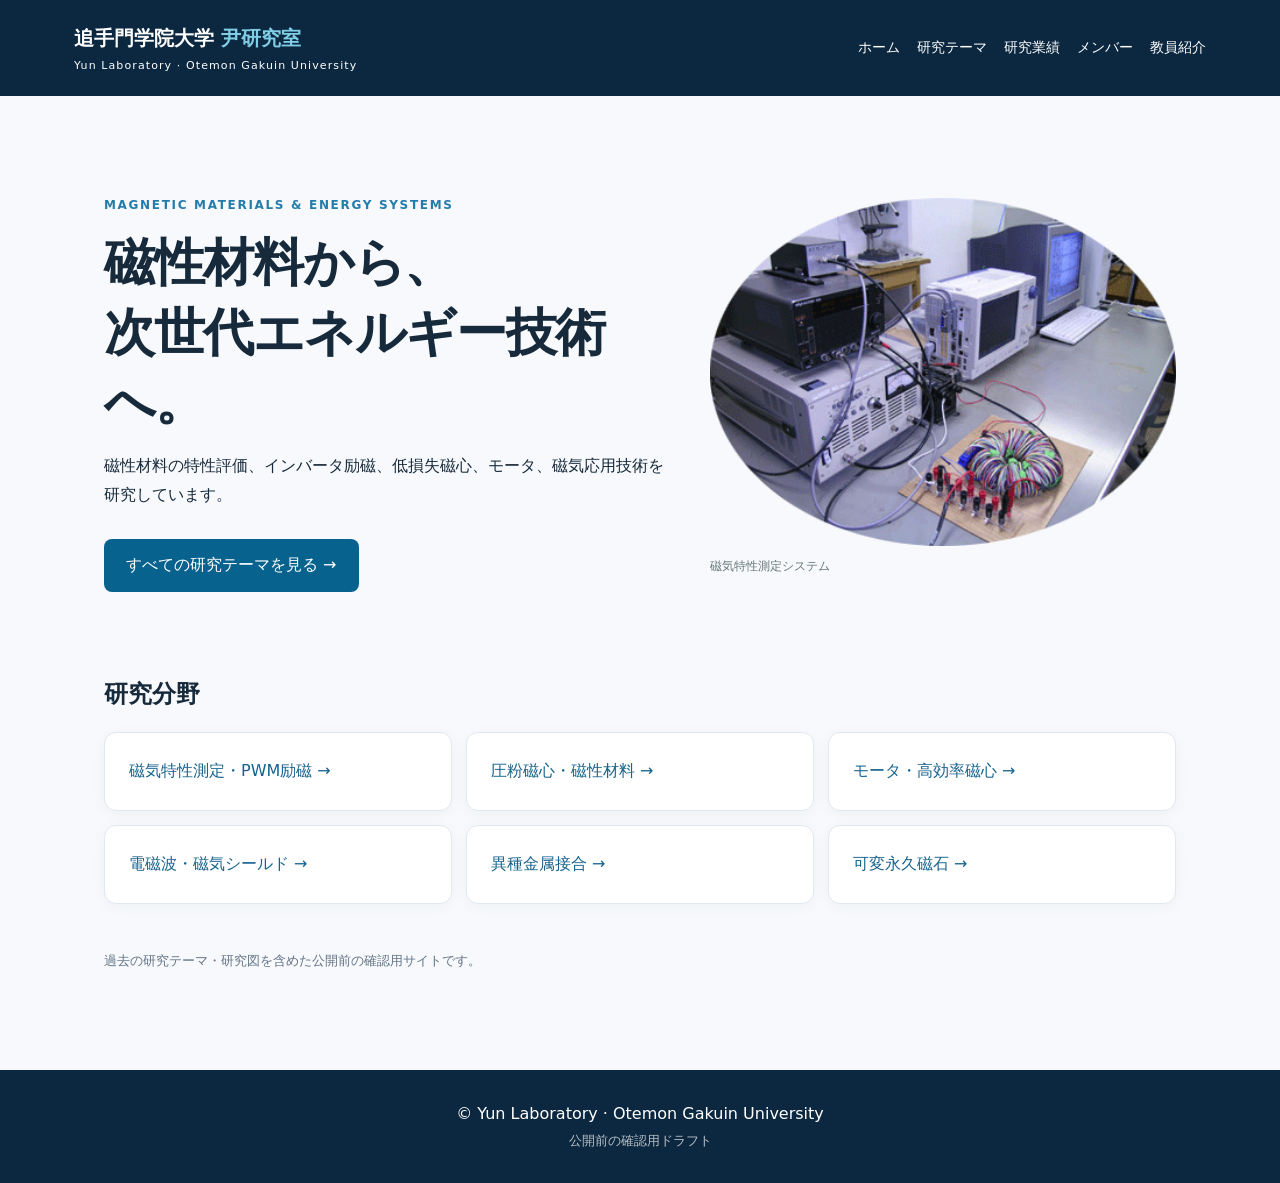
==== index.html @ efe9b90d "Add files via upload" ====
<!doctype html><html lang="ja"><head><meta charset="utf-8"><meta name="viewport" content="width=device-width, initial-scale=1"><meta name="description" content="追手門学院大学 尹研究室の研究内容と研究業績"><title>ホーム | 尹研究室</title><link rel="stylesheet" href="style.css"></head><body><header><div class="top"><a class="brand" href="index.html">追手門学院大学 <span>尹研究室</span><small>Yun Laboratory · Otemon Gakuin University</small></a><nav><a href="index.html">ホーム</a><a href="research.html">研究テーマ</a><a href="publications.html">研究業績</a><a href="members.html">メンバー</a><a href="profile.html">教員紹介</a></nav></div></header><main class="wrap"><div class="hero"><div><p class="eyebrow">MAGNETIC MATERIALS & ENERGY SYSTEMS</p><h1>磁性材料から、<br>次世代エネルギー技術へ。</h1><p>磁性材料の特性評価、インバータ励磁、低損失磁心、モータ、磁気応用技術を研究しています。</p><a class="cta" href="research.html">すべての研究テーマを見る →</a></div><figure><img src="images/SiFeSteel_meas_2.gif" alt="磁気特性測定システム" loading="lazy"><figcaption>磁気特性測定システム</figcaption></figure></div><h2>研究分野</h2><div class="tiles"><a href="research.html#topic1">磁気特性測定・PWM励磁 →</a><a href="research.html#topic3">圧粉磁心・磁性材料 →</a><a href="research.html#topic4">モータ・高効率磁心 →</a><a href="research.html#topic6">電磁波・磁気シールド →</a><a href="research.html#topic8">異種金属接合 →</a><a href="research.html#topic10">可変永久磁石 →</a></div><p class="note">過去の研究テーマ・研究図を含めた公開前の確認用サイトです。</p></main><footer>© Yun Laboratory · Otemon Gakuin University <small>公開前の確認用ドラフト</small></footer></body></html>
---- style.css ----
*{box-sizing:border-box}body{margin:0;color:#172a3b;background:#f7f9fc;font-family:system-ui,-apple-system,"Noto Sans JP",sans-serif;line-height:1.8}a{color:#17638e}header{background:#0c2840;color:#fff}.top{max-width:1180px;margin:auto;padding:20px 24px;display:flex;justify-content:space-between;gap:20px;align-items:center;flex-wrap:wrap}.brand{color:white;text-decoration:none;font-weight:700;font-size:20px}.brand span{color:#7fcee6}.brand small{display:block;font-size:11px;letter-spacing:.1em;font-weight:400}nav{display:flex;flex-wrap:wrap;gap:17px}nav a{color:white;text-decoration:none;font-size:14px}.wrap{max-width:1120px;margin:0 auto;padding:55px 24px 85px}h1{font-size:clamp(30px,4vw,52px);line-height:1.35;letter-spacing:-.025em}h2{font-size:24px;line-height:1.5}h3{font-size:18px}.eyebrow{color:#247caa;font-weight:800;font-size:12px;letter-spacing:.14em}.lead{font-size:17px;max-width:850px;color:#51687b}.hero{display:grid;grid-template-columns:1.1fr .9fr;align-items:center;gap:36px;padding:32px 0 64px}.hero h1{margin:12px 0}.hero figure{margin:0}.hero img{width:100%;border-radius:16px}.hero figcaption{font-size:12px;color:#677}.cta{display:inline-block;background:#08628e;color:white;text-decoration:none;padding:12px 22px;border-radius:8px;margin-top:14px}.tiles{display:grid;grid-template-columns:repeat(3,1fr);gap:14px}.tiles a,.card{background:white;border:1px solid #e1e8ef;border-radius:12px;padding:24px;text-decoration:none;box-shadow:0 3px 15px #0d29400a}.research{display:grid;grid-template-columns:60px 1fr;gap:18px;border-top:1px solid #dbe5ec;padding:36px 0}.number{font-size:27px;color:#2a83ab;font-weight:800}.research h2{margin:0 0 8px}.research p{max-width:900px}.gallery{display:grid;grid-template-columns:repeat(2,minmax(0,1fr));gap:16px;margin-top:22px}.gallery figure{margin:0;background:#fff;border:1px solid #e2e8ee;border-radius:10px;overflow:hidden}.gallery img{display:block;width:100%;height:auto;max-height:400px;object-fit:contain;background:#fff}.gallery figcaption{padding:10px 13px;font-size:12px;color:#617589}.person{display:flex;gap:30px;align-items:center;background:white;border-radius:16px;padding:36px;border:1px solid #dbe5ec}.avatar{display:grid;place-items:center;flex:0 0 115px;height:115px;border-radius:50%;background:#d9eaf2;color:#0a5078;font-size:32px;font-weight:700}.latin{font-size:18px;color:#6b7f90}.note{color:#637487;font-size:13px;margin-top:45px}footer{text-align:center;background:#0c2840;color:white;padding:30px}footer small{display:block;opacity:.7}@media(max-width:760px){.hero{grid-template-columns:1fr}.tiles{grid-template-columns:1fr 1fr}.gallery{grid-template-columns:1fr}.research{grid-template-columns:1fr;gap:0}.person{flex-direction:column;align-items:flex-start}}@media(max-width:480px){.tiles{grid-template-columns:1fr}.wrap{padding:34px 16px 60px}}
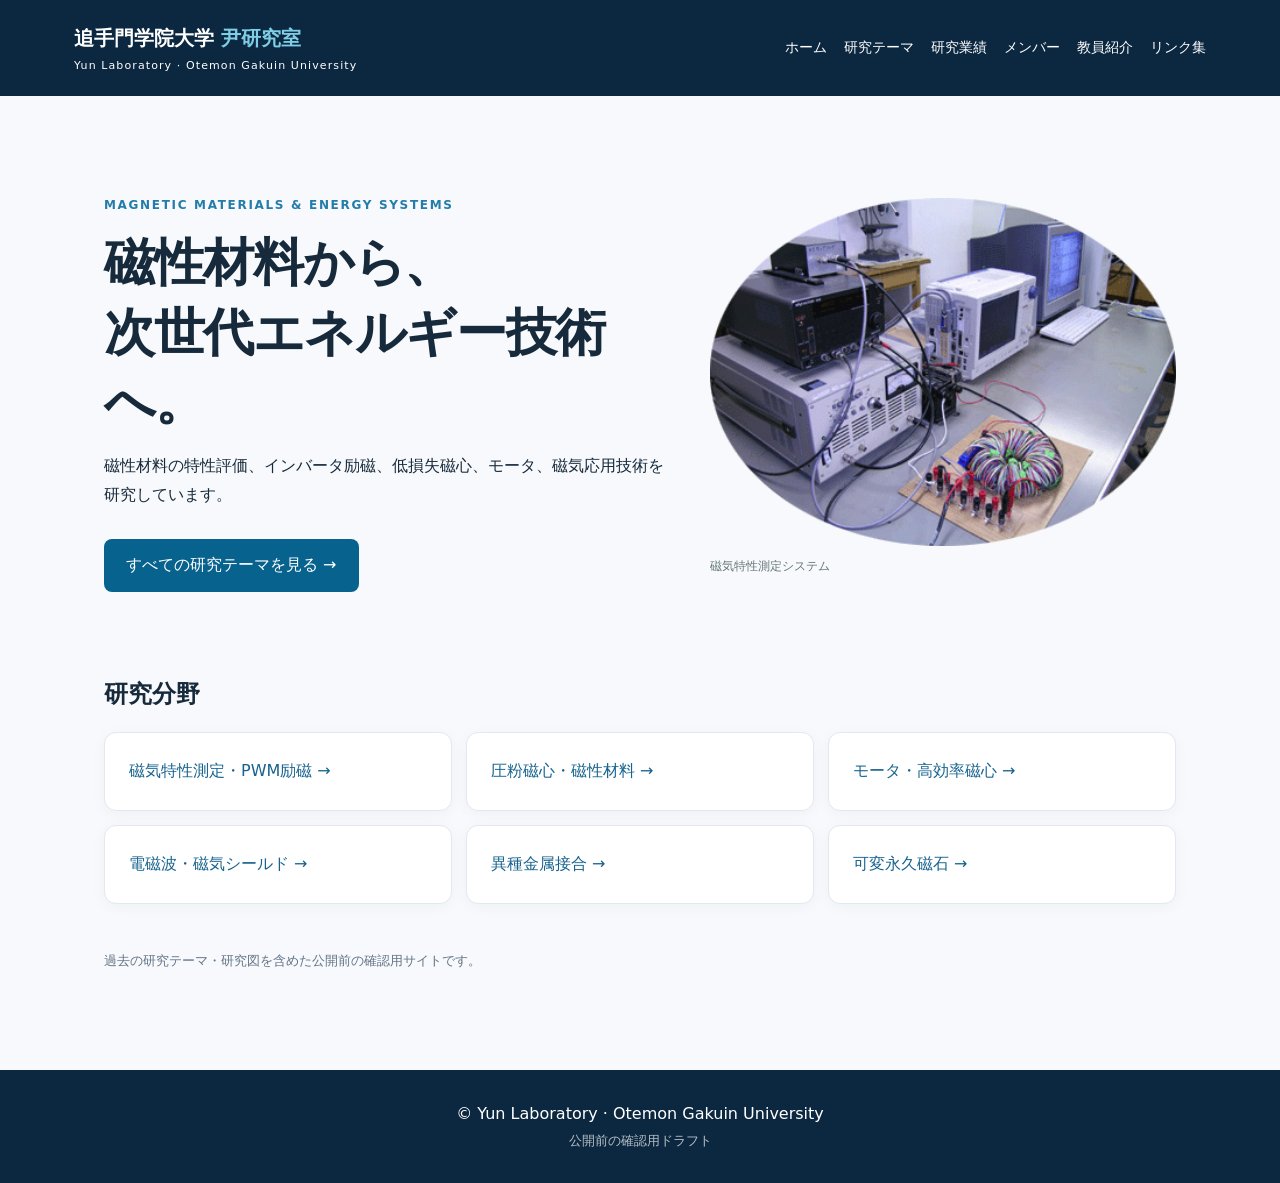
==== commit 0d907887: "Add files via upload" ====
--- a/index.html
+++ b/index.html
@@ -1 +1 @@
-<!doctype html><html lang="ja"><head><meta charset="utf-8"><meta name="viewport" content="width=device-width, initial-scale=1"><meta name="description" content="追手門学院大学 尹研究室の研究内容と研究業績"><title>ホーム | 尹研究室</title><link rel="stylesheet" href="style.css"></head><body><header><div class="top"><a class="brand" href="index.html">追手門学院大学 <span>尹研究室</span><small>Yun Laboratory · Otemon Gakuin University</small></a><nav><a href="index.html">ホーム</a><a href="research.html">研究テーマ</a><a href="publications.html">研究業績</a><a href="members.html">メンバー</a><a href="profile.html">教員紹介</a></nav></div></header><main class="wrap"><div class="hero"><div><p class="eyebrow">MAGNETIC MATERIALS & ENERGY SYSTEMS</p><h1>磁性材料から、<br>次世代エネルギー技術へ。</h1><p>磁性材料の特性評価、インバータ励磁、低損失磁心、モータ、磁気応用技術を研究しています。</p><a class="cta" href="research.html">すべての研究テーマを見る →</a></div><figure><img src="images/SiFeSteel_meas_2.gif" alt="磁気特性測定システム" loading="lazy"><figcaption>磁気特性測定システム</figcaption></figure></div><h2>研究分野</h2><div class="tiles"><a href="research.html#topic1">磁気特性測定・PWM励磁 →</a><a href="research.html#topic3">圧粉磁心・磁性材料 →</a><a href="research.html#topic4">モータ・高効率磁心 →</a><a href="research.html#topic6">電磁波・磁気シールド →</a><a href="research.html#topic8">異種金属接合 →</a><a href="research.html#topic10">可変永久磁石 →</a></div><p class="note">過去の研究テーマ・研究図を含めた公開前の確認用サイトです。</p></main><footer>© Yun Laboratory · Otemon Gakuin University <small>公開前の確認用ドラフト</small></footer></body></html>+<!doctype html><html lang="ja"><head><meta charset="utf-8"><meta name="viewport" content="width=device-width, initial-scale=1"><meta name="description" content="追手門学院大学 尹研究室の研究内容と研究業績"><title>ホーム | 尹研究室</title><link rel="stylesheet" href="style.css"></head><body><header><div class="top"><a class="brand" href="index.html">追手門学院大学 <span>尹研究室</span><small>Yun Laboratory · Otemon Gakuin University</small></a><nav><a href="index.html">ホーム</a><a href="research.html">研究テーマ</a><a href="publications.html">研究業績</a><a href="members.html">メンバー</a><a href="profile.html">教員紹介</a><a href="links.html">リンク集</a></nav></div></header><main class="wrap"><div class="hero"><div><p class="eyebrow">MAGNETIC MATERIALS & ENERGY SYSTEMS</p><h1>磁性材料から、<br>次世代エネルギー技術へ。</h1><p>磁性材料の特性評価、インバータ励磁、低損失磁心、モータ、磁気応用技術を研究しています。</p><a class="cta" href="research.html">すべての研究テーマを見る →</a></div><figure><img src="images/SiFeSteel_meas_2.gif" alt="磁気特性測定システム" loading="lazy"><figcaption>磁気特性測定システム</figcaption></figure></div><h2>研究分野</h2><div class="tiles"><a href="research.html#topic1">磁気特性測定・PWM励磁 →</a><a href="research.html#topic3">圧粉磁心・磁性材料 →</a><a href="research.html#topic4">モータ・高効率磁心 →</a><a href="research.html#topic6">電磁波・磁気シールド →</a><a href="research.html#topic8">異種金属接合 →</a><a href="research.html#topic10">可変永久磁石 →</a></div><p class="note">過去の研究テーマ・研究図を含めた公開前の確認用サイトです。</p></main><footer>© Yun Laboratory · Otemon Gakuin University <small>公開前の確認用ドラフト</small></footer></body></html>
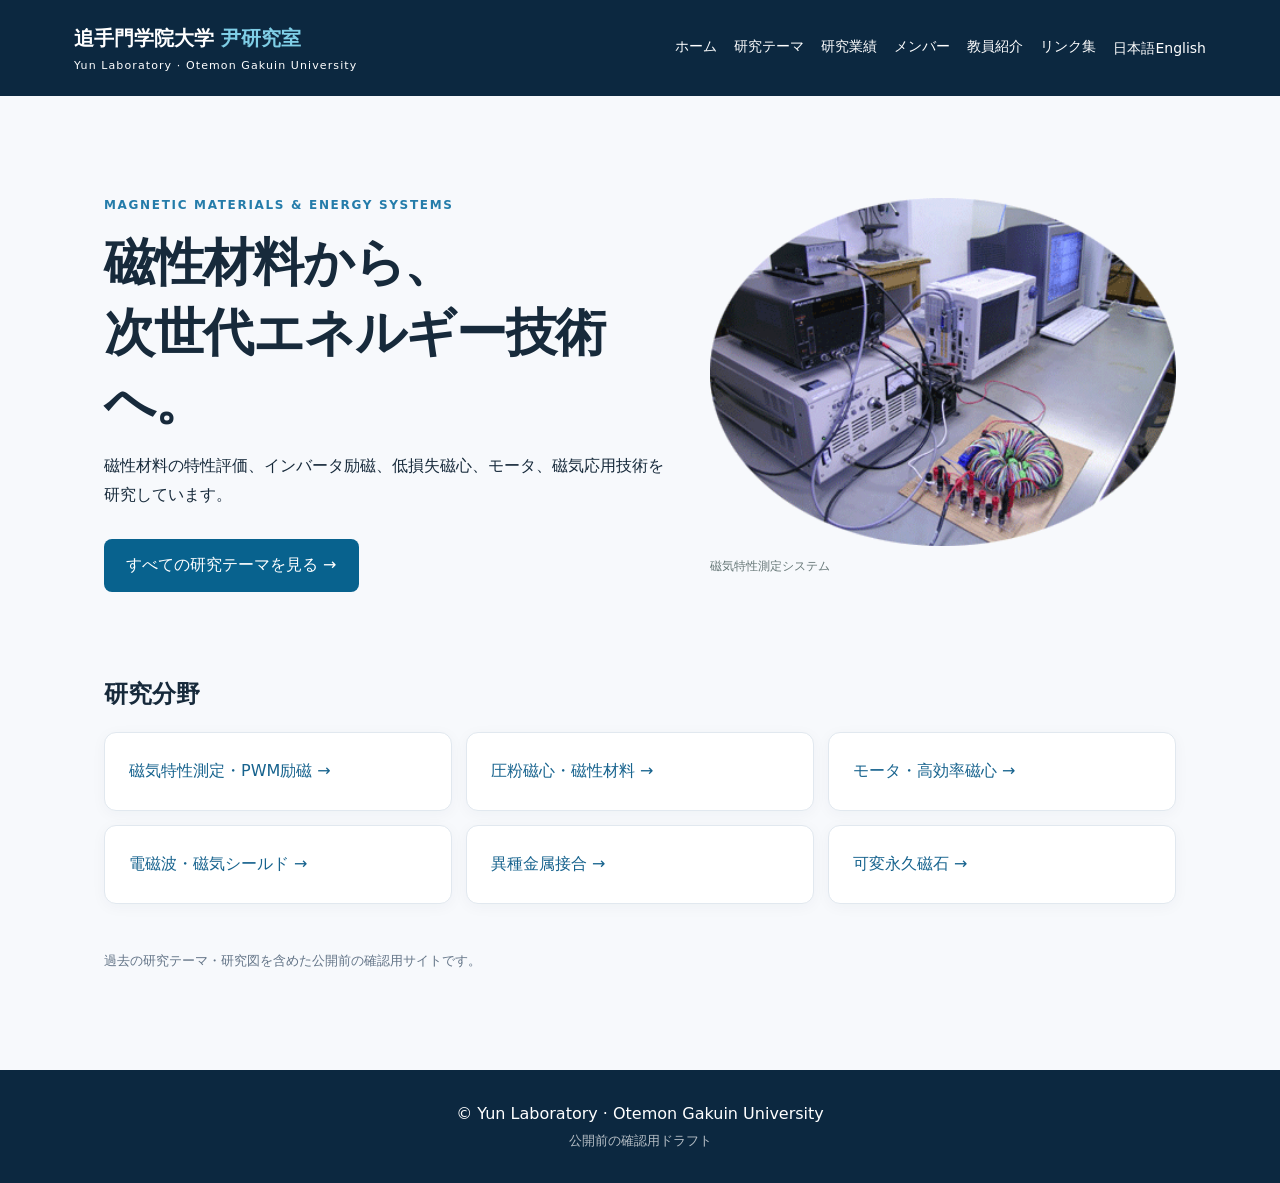
==== commit ee638ba0: "Add files via upload" ====
--- a/index.html
+++ b/index.html
@@ -1 +1 @@
-<!doctype html><html lang="ja"><head><meta charset="utf-8"><meta name="viewport" content="width=device-width, initial-scale=1"><meta name="description" content="追手門学院大学 尹研究室の研究内容と研究業績"><title>ホーム | 尹研究室</title><link rel="stylesheet" href="style.css"></head><body><header><div class="top"><a class="brand" href="index.html">追手門学院大学 <span>尹研究室</span><small>Yun Laboratory · Otemon Gakuin University</small></a><nav><a href="index.html">ホーム</a><a href="research.html">研究テーマ</a><a href="publications.html">研究業績</a><a href="members.html">メンバー</a><a href="profile.html">教員紹介</a><a href="links.html">リンク集</a></nav></div></header><main class="wrap"><div class="hero"><div><p class="eyebrow">MAGNETIC MATERIALS & ENERGY SYSTEMS</p><h1>磁性材料から、<br>次世代エネルギー技術へ。</h1><p>磁性材料の特性評価、インバータ励磁、低損失磁心、モータ、磁気応用技術を研究しています。</p><a class="cta" href="research.html">すべての研究テーマを見る →</a></div><figure><img src="images/SiFeSteel_meas_2.gif" alt="磁気特性測定システム" loading="lazy"><figcaption>磁気特性測定システム</figcaption></figure></div><h2>研究分野</h2><div class="tiles"><a href="research.html#topic1">磁気特性測定・PWM励磁 →</a><a href="research.html#topic3">圧粉磁心・磁性材料 →</a><a href="research.html#topic4">モータ・高効率磁心 →</a><a href="research.html#topic6">電磁波・磁気シールド →</a><a href="research.html#topic8">異種金属接合 →</a><a href="research.html#topic10">可変永久磁石 →</a></div><p class="note">過去の研究テーマ・研究図を含めた公開前の確認用サイトです。</p></main><footer>© Yun Laboratory · Otemon Gakuin University <small>公開前の確認用ドラフト</small></footer></body></html>+<!doctype html><html lang="ja"><head><meta charset="utf-8"><meta name="viewport" content="width=device-width, initial-scale=1"><meta name="description" content="追手門学院大学 尹研究室の研究内容と研究業績"><title>ホーム | 尹研究室</title><link rel="stylesheet" href="style.css"></head><body><header><div class="top"><a class="brand" href="index.html">追手門学院大学 <span>尹研究室</span><small>Yun Laboratory · Otemon Gakuin University</small></a><nav><a href="index.html">ホーム</a><a href="research.html">研究テーマ</a><a href="publications.html">研究業績</a><a href="members.html">メンバー</a><a href="profile.html">教員紹介</a><a href="links.html">リンク集</a><div class="language-switch" aria-label="Language"><a href="index.html" lang="ja" aria-current="page">日本語</a><a href="{en_target}" lang="en">English</a></div></nav></div></header><main class="wrap"><div class="hero"><div><p class="eyebrow">MAGNETIC MATERIALS & ENERGY SYSTEMS</p><h1>磁性材料から、<br>次世代エネルギー技術へ。</h1><p>磁性材料の特性評価、インバータ励磁、低損失磁心、モータ、磁気応用技術を研究しています。</p><a class="cta" href="research.html">すべての研究テーマを見る →</a></div><figure><img src="images/SiFeSteel_meas_2.gif" alt="磁気特性測定システム" loading="lazy"><figcaption>磁気特性測定システム</figcaption></figure></div><h2>研究分野</h2><div class="tiles"><a href="research.html#topic1">磁気特性測定・PWM励磁 →</a><a href="research.html#topic3">圧粉磁心・磁性材料 →</a><a href="research.html#topic4">モータ・高効率磁心 →</a><a href="research.html#topic6">電磁波・磁気シールド →</a><a href="research.html#topic8">異種金属接合 →</a><a href="research.html#topic10">可変永久磁石 →</a></div><p class="note">過去の研究テーマ・研究図を含めた公開前の確認用サイトです。</p></main><footer>© Yun Laboratory · Otemon Gakuin University <small>公開前の確認用ドラフト</small></footer></body></html>
--- a/style.css
+++ b/style.css
@@ -1 +1,11 @@
-*{box-sizing:border-box}body{margin:0;color:#172a3b;background:#f7f9fc;font-family:system-ui,-apple-system,"Noto Sans JP",sans-serif;line-height:1.8}a{color:#17638e}header{background:#0c2840;color:#fff}.top{max-width:1180px;margin:auto;padding:20px 24px;display:flex;justify-content:space-between;gap:20px;align-items:center;flex-wrap:wrap}.brand{color:white;text-decoration:none;font-weight:700;font-size:20px}.brand span{color:#7fcee6}.brand small{display:block;font-size:11px;letter-spacing:.1em;font-weight:400}nav{display:flex;flex-wrap:wrap;gap:17px}nav a{color:white;text-decoration:none;font-size:14px}.wrap{max-width:1120px;margin:0 auto;padding:55px 24px 85px}h1{font-size:clamp(30px,4vw,52px);line-height:1.35;letter-spacing:-.025em}h2{font-size:24px;line-height:1.5}h3{font-size:18px}.eyebrow{color:#247caa;font-weight:800;font-size:12px;letter-spacing:.14em}.lead{font-size:17px;max-width:850px;color:#51687b}.hero{display:grid;grid-template-columns:1.1fr .9fr;align-items:center;gap:36px;padding:32px 0 64px}.hero h1{margin:12px 0}.hero figure{margin:0}.hero img{width:100%;border-radius:16px}.hero figcaption{font-size:12px;color:#677}.cta{display:inline-block;background:#08628e;color:white;text-decoration:none;padding:12px 22px;border-radius:8px;margin-top:14px}.tiles{display:grid;grid-template-columns:repeat(3,1fr);gap:14px}.tiles a,.card{background:white;border:1px solid #e1e8ef;border-radius:12px;padding:24px;text-decoration:none;box-shadow:0 3px 15px #0d29400a}.research{display:grid;grid-template-columns:60px 1fr;gap:18px;border-top:1px solid #dbe5ec;padding:36px 0}.number{font-size:27px;color:#2a83ab;font-weight:800}.research h2{margin:0 0 8px}.research p{max-width:900px}.gallery{display:grid;grid-template-columns:repeat(2,minmax(0,1fr));gap:16px;margin-top:22px}.gallery figure{margin:0;background:#fff;border:1px solid #e2e8ee;border-radius:10px;overflow:hidden}.gallery img{display:block;width:100%;height:auto;max-height:400px;object-fit:contain;background:#fff}.gallery figcaption{padding:10px 13px;font-size:12px;color:#617589}.person{display:flex;gap:30px;align-items:center;background:white;border-radius:16px;padding:36px;border:1px solid #dbe5ec}.avatar{display:grid;place-items:center;flex:0 0 115px;height:115px;border-radius:50%;background:#d9eaf2;color:#0a5078;font-size:32px;font-weight:700}.latin{font-size:18px;color:#6b7f90}.note{color:#637487;font-size:13px;margin-top:45px}footer{text-align:center;background:#0c2840;color:white;padding:30px}footer small{display:block;opacity:.7}@media(max-width:760px){.hero{grid-template-columns:1fr}.tiles{grid-template-columns:1fr 1fr}.gallery{grid-template-columns:1fr}.research{grid-template-columns:1fr;gap:0}.person{flex-direction:column;align-items:flex-start}}@media(max-width:480px){.tiles{grid-template-columns:1fr}.wrap{padding:34px 16px 60px}}+*{box-sizing:border-box}body{margin:0;color:#172a3b;background:#f7f9fc;font-family:system-ui,-apple-system,"Noto Sans JP",sans-serif;line-height:1.8}a{color:#17638e}header{background:#0c2840;color:#fff}.top{max-width:1180px;margin:auto;padding:20px 24px;display:flex;justify-content:space-between;gap:20px;align-items:center;flex-wrap:wrap}.brand{color:white;text-decoration:none;font-weight:700;font-size:20px}.brand span{color:#7fcee6}.brand small{display:block;font-size:11px;letter-spacing:.1em;font-weight:400}nav{display:flex;flex-wrap:wrap;gap:17px}nav a{color:white;text-decoration:none;font-size:14px}.wrap{max-width:1120px;margin:0 auto;padding:55px 24px 85px}h1{font-size:clamp(30px,4vw,52px);line-height:1.35;letter-spacing:-.025em}h2{font-size:24px;line-height:1.5}h3{font-size:18px}.eyebrow{color:#247caa;font-weight:800;font-size:12px;letter-spacing:.14em}.lead{font-size:17px;max-width:850px;color:#51687b}.hero{display:grid;grid-template-columns:1.1fr .9fr;align-items:center;gap:36px;padding:32px 0 64px}.hero h1{margin:12px 0}.hero figure{margin:0}.hero img{width:100%;border-radius:16px}.hero figcaption{font-size:12px;color:#677}.cta{display:inline-block;background:#08628e;color:white;text-decoration:none;padding:12px 22px;border-radius:8px;margin-top:14px}.tiles{display:grid;grid-template-columns:repeat(3,1fr);gap:14px}.tiles a,.card{background:white;border:1px solid #e1e8ef;border-radius:12px;padding:24px;text-decoration:none;box-shadow:0 3px 15px #0d29400a}.research{display:grid;grid-template-columns:60px 1fr;gap:18px;border-top:1px solid #dbe5ec;padding:36px 0}.number{font-size:27px;color:#2a83ab;font-weight:800}.research h2{margin:0 0 8px}.research p{max-width:900px}.gallery{display:grid;grid-template-columns:repeat(2,minmax(0,1fr));gap:16px;margin-top:22px}.gallery figure{margin:0;background:#fff;border:1px solid #e2e8ee;border-radius:10px;overflow:hidden}.gallery img{display:block;width:100%;height:auto;max-height:400px;object-fit:contain;background:#fff}.gallery figcaption{padding:10px 13px;font-size:12px;color:#617589}.person{display:flex;gap:30px;align-items:center;background:white;border-radius:16px;padding:36px;border:1px solid #dbe5ec}.avatar{display:grid;place-items:center;flex:0 0 115px;height:115px;border-radius:50%;background:#d9eaf2;color:#0a5078;font-size:32px;font-weight:700}.latin{font-size:18px;color:#6b7f90}.note{color:#637487;font-size:13px;margin-top:45px}footer{text-align:center;background:#0c2840;color:white;padding:30px}footer small{display:block;opacity:.7}@media(max-width:760px){.hero{grid-template-columns:1fr}.tiles{grid-template-columns:1fr 1fr}.gallery{grid-template-columns:1fr}.research{grid-template-columns:1fr;gap:0}.person{flex-direction:column;align-items:flex-start}}@media(max-width:480px){.tiles{grid-template-columns:1fr}.wrap{padding:34px 16px 60px}}
+.profile-photo{float:right;width:min(260px,40%);height:auto;border-radius:14px;margin:0 0 20px 28px}.member-photo{width:150px;height:170px;object-fit:cover;object-position:center top;border-radius:12px;flex-shrink:0}.link-cards{display:grid;grid-template-columns:repeat(3,minmax(0,1fr));gap:18px}.link-card{display:block;background:white;border:1px solid #dce7ef;border-radius:14px;padding:24px;text-decoration:none;transition:transform .15s,box-shadow .15s}.link-card:hover{transform:translateY(-3px);box-shadow:0 8px 22px #0d29401a}.link-card h2{color:#0c5279;margin:0 0 8px}.link-card p{color:#536a7a;margin:0}.link-card span{display:block;color:#247caa;margin-top:14px;font-weight:700}@media(max-width:760px){.link-cards{grid-template-columns:1fr}.profile-photo{float:none;display:block;width:min(100%,280px);margin:0 0 22px}}
+
+/* Profile portrait size adjustment (2026-10) */
+.profile-photo{width:150px;max-width:100%;height:auto;float:right;margin:0 0 16px 24px;border-radius:12px}
+.member-photo{width:110px;height:130px;object-fit:cover;object-position:center top}
+@media(max-width:760px){.profile-photo{float:none;width:140px;max-width:100%;margin:0 0 18px}}
+
+/* Portrait display: 120px on all devices */
+.member-photo,.profile-photo{width:120px!important;max-width:120px!important;height:auto!important;object-fit:contain!important;flex:0 0 120px!important}
+@media(max-width:760px){.member-photo,.profile-photo{width:120px!important;max-width:120px!important}}
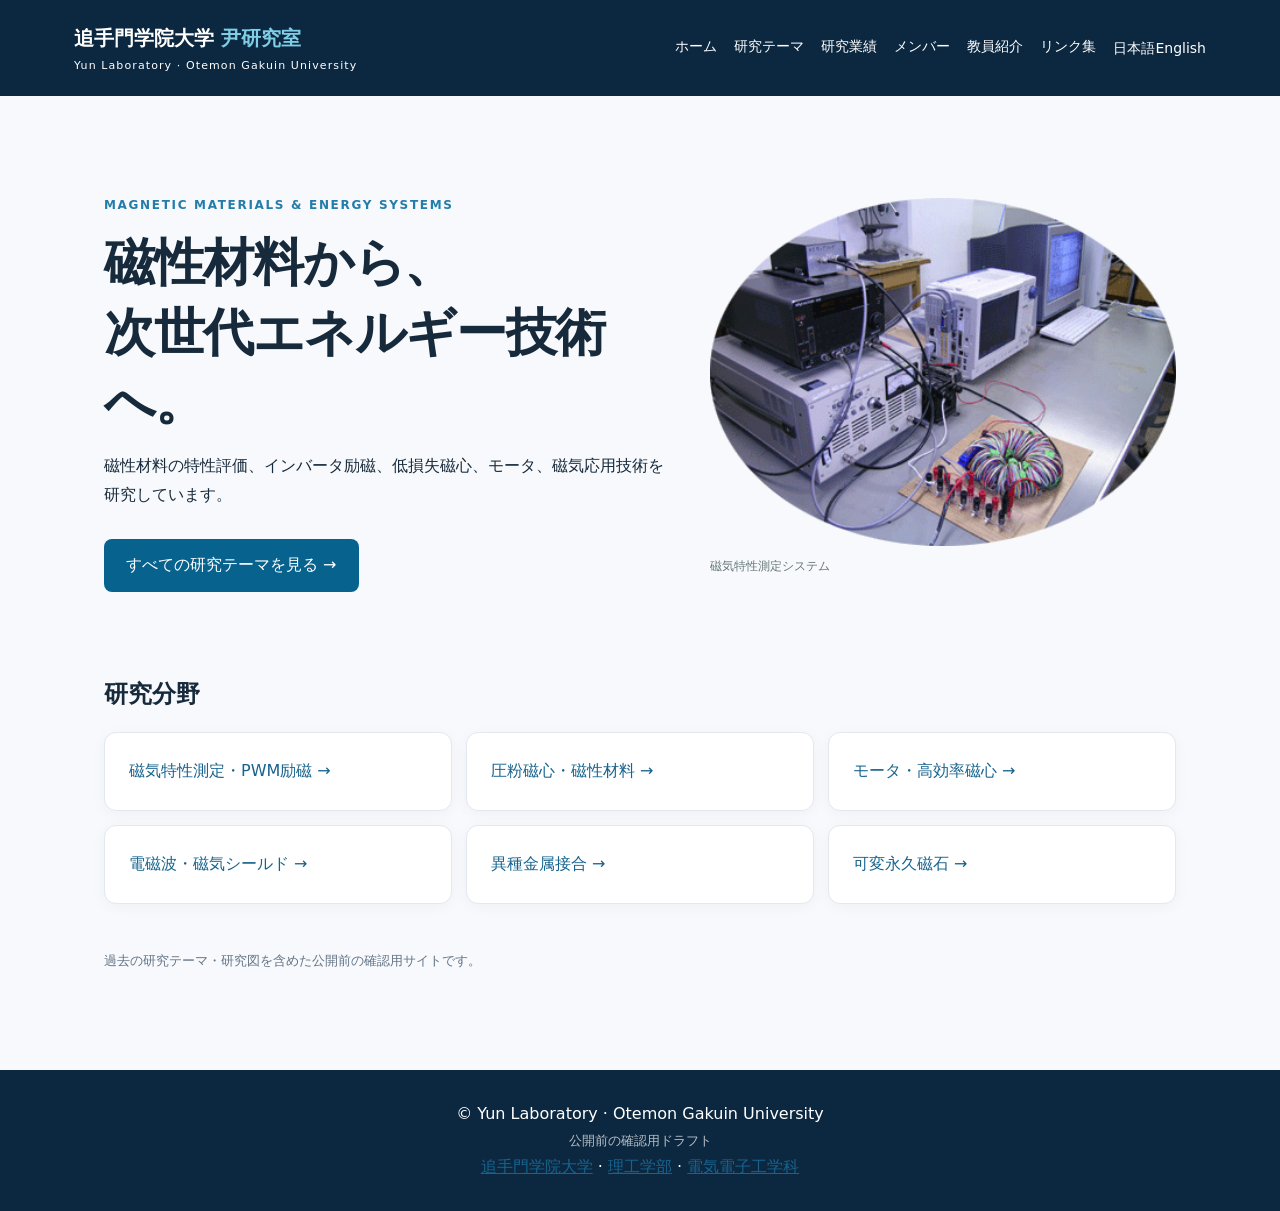
==== commit 69edd8dd: "Add files via upload" ====
--- a/index.html
+++ b/index.html
@@ -1 +1 @@
-<!doctype html><html lang="ja"><head><meta charset="utf-8"><meta name="viewport" content="width=device-width, initial-scale=1"><meta name="description" content="追手門学院大学 尹研究室の研究内容と研究業績"><title>ホーム | 尹研究室</title><link rel="stylesheet" href="style.css"></head><body><header><div class="top"><a class="brand" href="index.html">追手門学院大学 <span>尹研究室</span><small>Yun Laboratory · Otemon Gakuin University</small></a><nav><a href="index.html">ホーム</a><a href="research.html">研究テーマ</a><a href="publications.html">研究業績</a><a href="members.html">メンバー</a><a href="profile.html">教員紹介</a><a href="links.html">リンク集</a><div class="language-switch" aria-label="Language"><a href="index.html" lang="ja" aria-current="page">日本語</a><a href="{en_target}" lang="en">English</a></div></nav></div></header><main class="wrap"><div class="hero"><div><p class="eyebrow">MAGNETIC MATERIALS & ENERGY SYSTEMS</p><h1>磁性材料から、<br>次世代エネルギー技術へ。</h1><p>磁性材料の特性評価、インバータ励磁、低損失磁心、モータ、磁気応用技術を研究しています。</p><a class="cta" href="research.html">すべての研究テーマを見る →</a></div><figure><img src="images/SiFeSteel_meas_2.gif" alt="磁気特性測定システム" loading="lazy"><figcaption>磁気特性測定システム</figcaption></figure></div><h2>研究分野</h2><div class="tiles"><a href="research.html#topic1">磁気特性測定・PWM励磁 →</a><a href="research.html#topic3">圧粉磁心・磁性材料 →</a><a href="research.html#topic4">モータ・高効率磁心 →</a><a href="research.html#topic6">電磁波・磁気シールド →</a><a href="research.html#topic8">異種金属接合 →</a><a href="research.html#topic10">可変永久磁石 →</a></div><p class="note">過去の研究テーマ・研究図を含めた公開前の確認用サイトです。</p></main><footer>© Yun Laboratory · Otemon Gakuin University <small>公開前の確認用ドラフト</small></footer></body></html>+<!doctype html><html lang="ja"><head><meta charset="utf-8"><meta name="viewport" content="width=device-width, initial-scale=1"><meta name="description" content="追手門学院大学 尹研究室の研究内容と研究業績"><title>ホーム | 尹研究室</title><link rel="stylesheet" href="style.css"></head><body><header><div class="top"><a class="brand" href="index.html">追手門学院大学 <span>尹研究室</span><small>Yun Laboratory · Otemon Gakuin University</small></a><nav><a href="index.html">ホーム</a><a href="research.html">研究テーマ</a><a href="publications.html">研究業績</a><a href="members.html">メンバー</a><a href="profile.html">教員紹介</a><a href="links.html">リンク集</a><div class="language-switch" aria-label="Language"><a href="index.html" lang="ja" aria-current="page">日本語</a><a href="en/index.html" lang="en">English</a></div></nav></div></header><main class="wrap"><div class="hero"><div><p class="eyebrow">MAGNETIC MATERIALS & ENERGY SYSTEMS</p><h1>磁性材料から、<br>次世代エネルギー技術へ。</h1><p>磁性材料の特性評価、インバータ励磁、低損失磁心、モータ、磁気応用技術を研究しています。</p><a class="cta" href="research.html">すべての研究テーマを見る →</a></div><figure><img src="images/SiFeSteel_meas_2.gif" alt="磁気特性測定システム" loading="lazy"><figcaption>磁気特性測定システム</figcaption></figure></div><h2>研究分野</h2><div class="tiles"><a href="research.html#topic1">磁気特性測定・PWM励磁 →</a><a href="research.html#topic3">圧粉磁心・磁性材料 →</a><a href="research.html#topic4">モータ・高効率磁心 →</a><a href="research.html#topic6">電磁波・磁気シールド →</a><a href="research.html#topic8">異種金属接合 →</a><a href="research.html#topic10">可変永久磁石 →</a></div><p class="note">過去の研究テーマ・研究図を含めた公開前の確認用サイトです。</p></main><footer>© Yun Laboratory · Otemon Gakuin University <small>公開前の確認用ドラフト</small><div class="institution-links"><a href="https://www.otemon.ac.jp/" target="_blank" rel="noopener noreferrer">追手門学院大学</a> · <a href="https://nyushi.otemon.ac.jp/education/se/" target="_blank" rel="noopener noreferrer">理工学部</a> · <a href="https://www.gyoseki.otemon.ac.jp/oguhp/KgApp?courc=412" target="_blank" rel="noopener noreferrer">電気電子工学科</a></div></footer></body></html>
